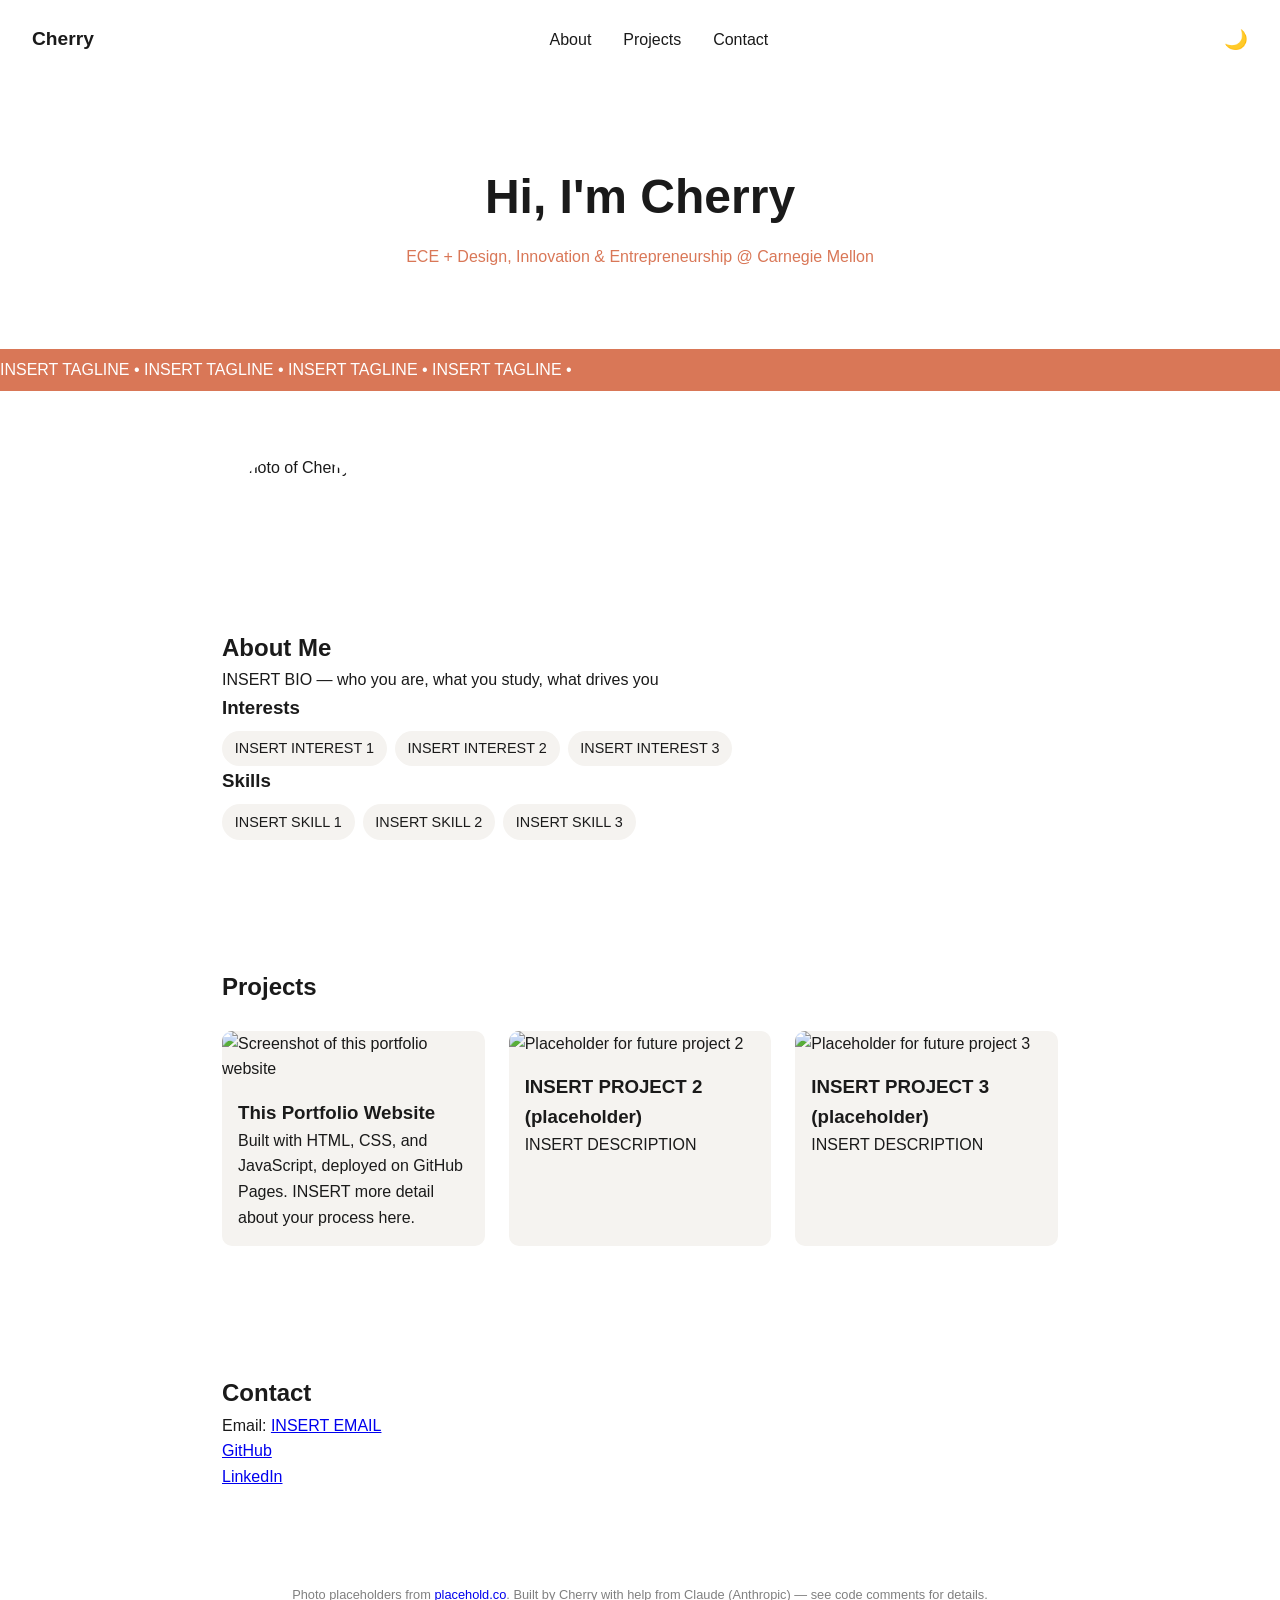
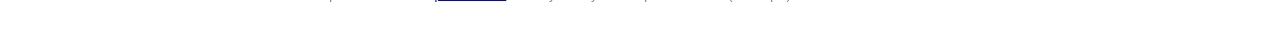
==== index.html @ 421b7125 "added main page created skeleton with placeholders" ====
<!DOCTYPE html>
<html lang="en">
<head>
  <meta charset="UTF-8">
  <meta name="viewport" content="width=device-width, initial-scale=1.0">
  <title>Cherry — Portfolio</title>
  <link rel="stylesheet" href="style.css">
</head>
<body>

  <!-- AI USAGE NOTE: Overall page structure and the Stagger Coffee-inspired
       styling (marquee banner, hover-swap project cards) were suggested by
       Claude after I showed it a coffee shop site I liked. I adapted the
       layout, wrote my own content, and changed the color scheme and
       section order to fit a portfolio instead of a storefront. -->

  <nav>
    <div class="logo">Cherry</div>
    <ul class="nav-links">
      <li><a href="#about">About</a></li>
      <li><a href="#projects">Projects</a></li>
      <li><a href="#contact">Contact</a></li>
    </ul>
    <button id="dark-toggle" aria-label="Toggle dark mode">🌙</button>
  </nav>

  <!-- Hero section -->
  <header class="hero">
    <h1>Hi, I'm Cherry</h1>
    <p>ECE + Design, Innovation & Entrepreneurship @ Carnegie Mellon</p>
  </header>

  <!-- Scrolling marquee banner, styled after the Stagger Coffee site -->
  <div class="marquee">
    <div class="marquee-content">
      INSERT TAGLINE • INSERT TAGLINE • INSERT TAGLINE • INSERT TAGLINE •
    </div>
  </div>

  <section id="about">
    <img src="images/placeholder.jpg" alt="Photo of Cherry" class="profile-photo">
    <h2>About Me</h2>
    <p>INSERT BIO — who you are, what you study, what drives you</p>

    <h3>Interests</h3>
    <ul class="tag-list">
      <li>INSERT INTEREST 1</li>
      <li>INSERT INTEREST 2</li>
      <li>INSERT INTEREST 3</li>
    </ul>

    <h3>Skills</h3>
    <ul class="tag-list">
      <li>INSERT SKILL 1</li>
      <li>INSERT SKILL 2</li>
      <li>INSERT SKILL 3</li>
    </ul>
  </section>

  <section id="projects">
    <h2>Projects</h2>
    <div class="project-grid">

      <!-- This portfolio site itself, as required -->
      <div class="project-card">
        <img src="images/placeholder.jpg" alt="Screenshot of this portfolio website">
        <div class="project-info">
          <h3>This Portfolio Website</h3>
          <p>Built with HTML, CSS, and JavaScript, deployed on GitHub Pages.
             INSERT more detail about your process here.</p>
        </div>
      </div>

      <!-- Placeholder projects using placehold.co so it's honest that
           real content is still pending -->
      <div class="project-card">
        <img src="https://placehold.co/400x300?text=Project+2" alt="Placeholder for future project 2">
        <div class="project-info">
          <h3>INSERT PROJECT 2 (placeholder)</h3>
          <p>INSERT DESCRIPTION</p>
        </div>
      </div>

      <div class="project-card">
        <img src="https://placehold.co/400x300?text=Project+3" alt="Placeholder for future project 3">
        <div class="project-info">
          <h3>INSERT PROJECT 3 (placeholder)</h3>
          <p>INSERT DESCRIPTION</p>
        </div>
      </div>

    </div>
  </section>

  <section id="contact">
    <h2>Contact</h2>
    <p>Email: <a href="mailto:INSERT_EMAIL">INSERT EMAIL</a></p>
    <p><a href="INSERT_GITHUB_URL" target="_blank">GitHub</a></p>
    <p><a href="INSERT_LINKEDIN_URL" target="_blank">LinkedIn</a></p>
  </section>

  <footer>
    <p>Photo placeholders from <a href="https://placehold.co" target="_blank">placehold.co</a>.
       Built by Cherry with help from Claude (Anthropic) — see code comments for details.</p>
  </footer>

  <script src="script.js"></script>
</body>
</html>
---- style.css ----
/* AI USAGE NOTE: Base layout and marquee animation adapted from a suggestion
   by Claude, modeled after staggercoffee.com's visual style. Colors,
   spacing, and the hover-swap effect on project cards were adjusted by me. */

:root {
  --bg: #ffffff;
  --text: #1a1a1a;
  --accent: #d97757;
  --card-bg: #f5f3f0;
}

body.dark {
  --bg: #1a1a1a;
  --text: #f5f3f0;
  --card-bg: #2a2a2a;
}

* {
  margin: 0;
  padding: 0;
  box-sizing: border-box;
}

body {
  font-family: 'Helvetica Neue', Arial, sans-serif;
  background: var(--bg);
  color: var(--text);
  transition: background 0.3s, color 0.3s;
  line-height: 1.6;
}

nav {
  display: flex;
  justify-content: space-between;
  align-items: center;
  padding: 1.5rem 2rem;
  position: sticky;
  top: 0;
  background: var(--bg);
  z-index: 10;
}

.logo {
  font-weight: bold;
  font-size: 1.2rem;
}

.nav-links {
  display: flex;
  list-style: none;
  gap: 2rem;
}

.nav-links a {
  color: var(--text);
  text-decoration: none;
}

#dark-toggle {
  background: none;
  border: none;
  font-size: 1.2rem;
  cursor: pointer;
}

.hero {
  text-align: center;
  padding: 5rem 2rem;
}

.hero h1 {
  font-size: 3rem;
}

.hero p {
  margin-top: 0.5rem;
  color: var(--accent);
}

/* Scrolling marquee, inspired by the banner on staggercoffee.com */
.marquee {
  overflow: hidden;
  white-space: nowrap;
  background: var(--accent);
  color: white;
  padding: 0.5rem 0;
}

.marquee-content {
  display: inline-block;
  animation: scroll 15s linear infinite;
}

@keyframes scroll {
  from { transform: translateX(100%); }
  to { transform: translateX(-100%); }
}

section {
  padding: 4rem 2rem;
  max-width: 900px;
  margin: 0 auto;
}

.profile-photo {
  width: 150px;
  height: 150px;
  border-radius: 50%;
  object-fit: cover;
  display: block;
  margin-bottom: 1.5rem;
}

.tag-list {
  list-style: none;
  display: flex;
  flex-wrap: wrap;
  gap: 0.5rem;
  margin-top: 0.5rem;
}

.tag-list li {
  background: var(--card-bg);
  padding: 0.4rem 0.8rem;
  border-radius: 20px;
  font-size: 0.9rem;
}

/* Project grid, styled after the product grid on staggercoffee.com */
.project-grid {
  display: grid;
  grid-template-columns: repeat(auto-fit, minmax(250px, 1fr));
  gap: 1.5rem;
  margin-top: 1.5rem;
}

.project-card {
  background: var(--card-bg);
  border-radius: 10px;
  overflow: hidden;
  transition: transform 0.2s;
}

.project-card:hover {
  transform: translateY(-5px);
}

.project-card img {
  width: 100%;
  height: 180px;
  object-fit: cover;
}

.project-info {
  padding: 1rem;
}

footer {
  text-align: center;
  padding: 2rem;
  font-size: 0.8rem;
  color: gray;
}

/* Responsive adjustments */
@media (max-width: 600px) {
  .hero h1 {
    font-size: 2rem;
  }
  .nav-links {
    gap: 1rem;
    font-size: 0.9rem;
  }
}
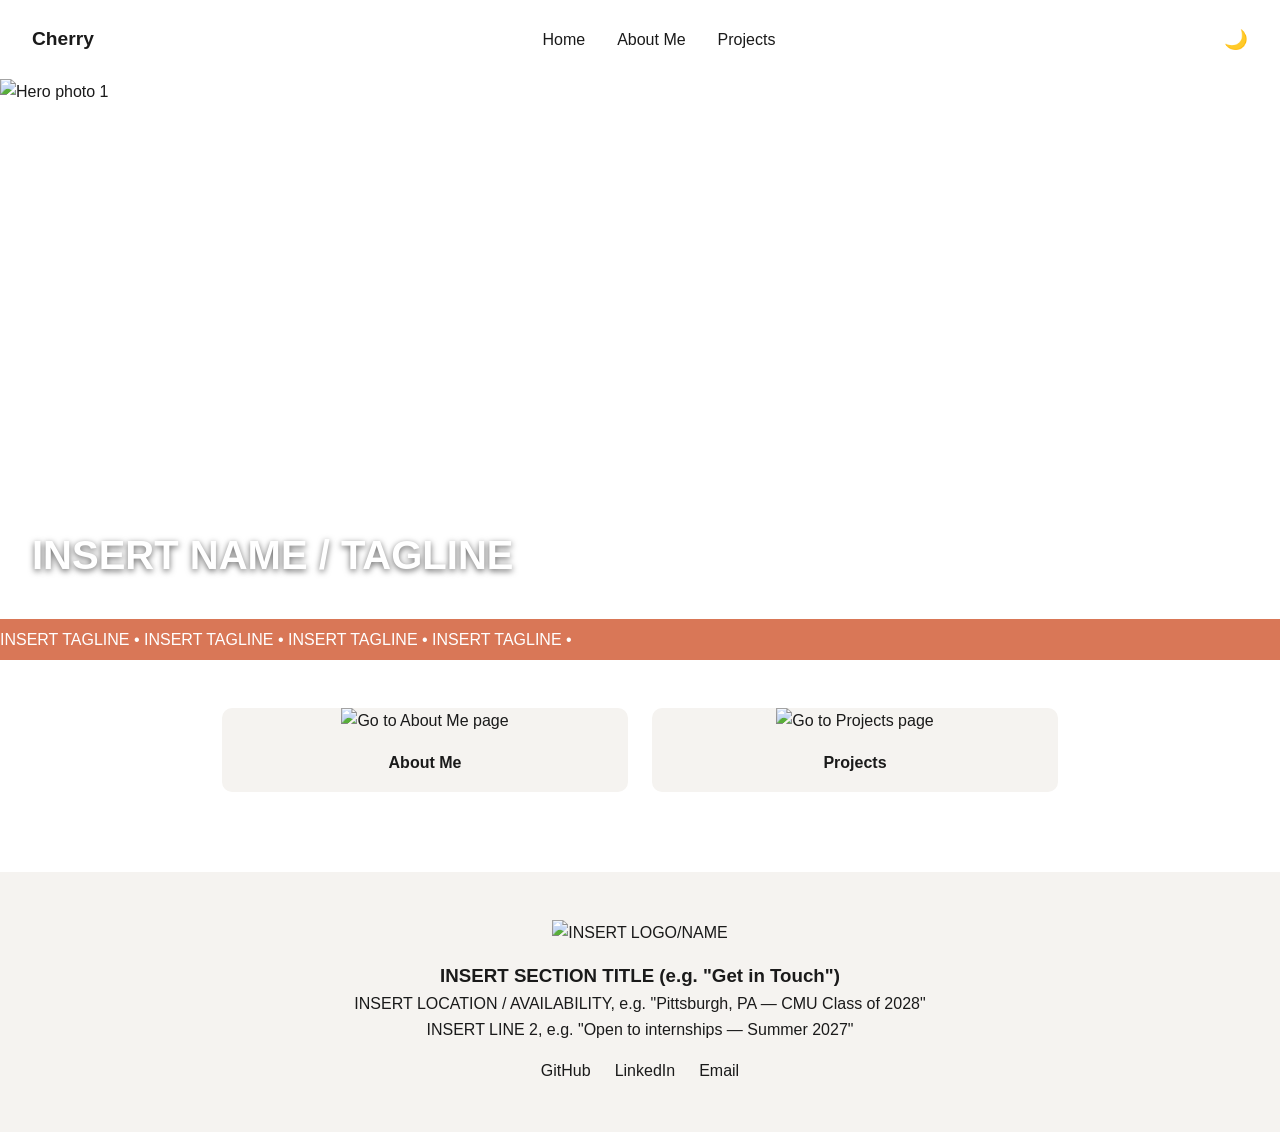
==== commit 8cc90013: "redid main page main page rebranded with pages attached" ====
--- a/index.html
+++ b/index.html
@@ -8,100 +8,66 @@
 </head>
 <body>
 
-  <!-- AI USAGE NOTE: Overall page structure and the Stagger Coffee-inspired
-       styling (marquee banner, hover-swap project cards) were suggested by
-       Claude after I showed it a coffee shop site I liked. I adapted the
-       layout, wrote my own content, and changed the color scheme and
-       section order to fit a portfolio instead of a storefront. -->
+  <!-- AI USAGE NOTE: This restructure (multi-page site with a hero carousel,
+       marquee banner, and clickable photo grid) was built with Claude after
+       I asked it to mirror the layout of staggercoffee.com more closely.
+       I chose which pages to link to and wrote the placeholder content. -->
 
   <nav>
     <div class="logo">Cherry</div>
     <ul class="nav-links">
-      <li><a href="#about">About</a></li>
-      <li><a href="#projects">Projects</a></li>
-      <li><a href="#contact">Contact</a></li>
+      <li><a href="index.html">Home</a></li>
+      <li><a href="about.html">About Me</a></li>
+      <li><a href="projects.html">Projects</a></li>
     </ul>
     <button id="dark-toggle" aria-label="Toggle dark mode">🌙</button>
   </nav>
 
-  <!-- Hero section -->
-  <header class="hero">
-    <h1>Hi, I'm Cherry</h1>
-    <p>ECE + Design, Innovation & Entrepreneurship @ Carnegie Mellon</p>
-  </header>
+  <!-- Hero image carousel, styled after the fading slideshow on staggercoffee.com -->
+  <div class="hero-carousel">
+    <img src="https://placehold.co/1600x900?text=Hero+Photo+1" class="hero-slide active" alt="Hero photo 1">
+    <img src="https://placehold.co/1600x900?text=Hero+Photo+2" class="hero-slide" alt="Hero photo 2">
+    <img src="https://placehold.co/1600x900?text=Hero+Photo+3" class="hero-slide" alt="Hero photo 3">
+    <div class="hero-overlay">
+      <h1>INSERT NAME / TAGLINE</h1>
+    </div>
+  </div>
 
-  <!-- Scrolling marquee banner, styled after the Stagger Coffee site -->
+  <!-- Scrolling marquee banner -->
   <div class="marquee">
     <div class="marquee-content">
       INSERT TAGLINE • INSERT TAGLINE • INSERT TAGLINE • INSERT TAGLINE •
     </div>
   </div>
 
-  <section id="about">
-    <img src="images/placeholder.jpg" alt="Photo of Cherry" class="profile-photo">
-    <h2>About Me</h2>
-    <p>INSERT BIO — who you are, what you study, what drives you</p>
-
-    <h3>Interests</h3>
-    <ul class="tag-list">
-      <li>INSERT INTEREST 1</li>
-      <li>INSERT INTEREST 2</li>
-      <li>INSERT INTEREST 3</li>
-    </ul>
-
-    <h3>Skills</h3>
-    <ul class="tag-list">
-      <li>INSERT SKILL 1</li>
-      <li>INSERT SKILL 2</li>
-      <li>INSERT SKILL 3</li>
-    </ul>
-  </section>
-
-  <section id="projects">
-    <h2>Projects</h2>
-    <div class="project-grid">
-
-      <!-- This portfolio site itself, as required -->
-      <div class="project-card">
-        <img src="images/placeholder.jpg" alt="Screenshot of this portfolio website">
-        <div class="project-info">
-          <h3>This Portfolio Website</h3>
-          <p>Built with HTML, CSS, and JavaScript, deployed on GitHub Pages.
-             INSERT more detail about your process here.</p>
-        </div>
-      </div>
-
-      <!-- Placeholder projects using placehold.co so it's honest that
-           real content is still pending -->
-      <div class="project-card">
-        <img src="https://placehold.co/400x300?text=Project+2" alt="Placeholder for future project 2">
-        <div class="project-info">
-          <h3>INSERT PROJECT 2 (placeholder)</h3>
-          <p>INSERT DESCRIPTION</p>
-        </div>
-      </div>
-
-      <div class="project-card">
-        <img src="https://placehold.co/400x300?text=Project+3" alt="Placeholder for future project 3">
-        <div class="project-info">
-          <h3>INSERT PROJECT 3 (placeholder)</h3>
-          <p>INSERT DESCRIPTION</p>
-        </div>
-      </div>
-
+  <!-- Clickable photo grid, styled after the product grid on staggercoffee.com,
+       but each card links into a page instead of a product -->
+  <section class="grid-section">
+    <div class="click-grid">
+      <a href="about.html" class="click-card">
+        <img src="https://placehold.co/400x300?text=About+Me" alt="Go to About Me page">
+        <p>About Me</p>
+      </a>
+      <a href="projects.html" class="click-card">
+        <img src="https://placehold.co/400x300?text=Projects" alt="Go to Projects page">
+        <p>Projects</p>
+      </a>
     </div>
   </section>
 
-  <section id="contact">
-    <h2>Contact</h2>
-    <p>Email: <a href="mailto:INSERT_EMAIL">INSERT EMAIL</a></p>
-    <p><a href="INSERT_GITHUB_URL" target="_blank">GitHub</a></p>
-    <p><a href="INSERT_LINKEDIN_URL" target="_blank">LinkedIn</a></p>
-  </section>
+  <!-- Footer, mirroring the structure of staggercoffee.com's footer -->
+  <footer>
+    <img src="https://placehold.co/140x60?text=LOGO" alt="INSERT LOGO/NAME" class="footer-logo">
 
-  <footer>
-    <p>Photo placeholders from <a href="https://placehold.co" target="_blank">placehold.co</a>.
-       Built by Cherry with help from Claude (Anthropic) — see code comments for details.</p>
+    <h3>INSERT SECTION TITLE (e.g. "Get in Touch")</h3>
+    <p>INSERT LOCATION / AVAILABILITY, e.g. "Pittsburgh, PA — CMU Class of 2028"</p>
+    <p>INSERT LINE 2, e.g. "Open to internships — Summer 2027"</p>
+
+    <div class="footer-links">
+      <a href="INSERT_GITHUB_URL" target="_blank">GitHub</a>
+      <a href="INSERT_LINKEDIN_URL" target="_blank">LinkedIn</a>
+      <a href="mailto:INSERT_EMAIL">Email</a>
+    </div>
   </footer>
 
   <script src="script.js"></script>
--- a/style.css
+++ b/style.css
@@ -1,6 +1,6 @@
-/* AI USAGE NOTE: Base layout and marquee animation adapted from a suggestion
-   by Claude, modeled after staggercoffee.com's visual style. Colors,
-   spacing, and the hover-swap effect on project cards were adjusted by me. */
+/* AI USAGE NOTE: Carousel fade effect, marquee, and click-grid card styling
+   adapted from a Claude suggestion, modeled on staggercoffee.com. Colors
+   and spacing adjusted by me. */
 
 :root {
   --bg: #ffffff;
@@ -63,21 +63,43 @@
   cursor: pointer;
 }
 
-.hero {
-  text-align: center;
-  padding: 5rem 2rem;
-}
-
-.hero h1 {
-  font-size: 3rem;
-}
-
-.hero p {
-  margin-top: 0.5rem;
-  color: var(--accent);
-}
-
-/* Scrolling marquee, inspired by the banner on staggercoffee.com */
+/* Hero carousel */
+.hero-carousel {
+  position: relative;
+  width: 100%;
+  height: 60vh;
+  overflow: hidden;
+}
+
+.hero-slide {
+  position: absolute;
+  top: 0;
+  left: 0;
+  width: 100%;
+  height: 100%;
+  object-fit: cover;
+  opacity: 0;
+  transition: opacity 1s ease-in-out;
+}
+
+.hero-slide.active {
+  opacity: 1;
+}
+
+.hero-overlay {
+  position: absolute;
+  bottom: 2rem;
+  left: 2rem;
+  color: white;
+  text-shadow: 0 2px 6px rgba(0,0,0,0.6);
+  z-index: 2;
+}
+
+.hero-overlay h1 {
+  font-size: 2.5rem;
+}
+
+/* Marquee */
 .marquee {
   overflow: hidden;
   white-space: nowrap;
@@ -96,76 +118,82 @@
   to { transform: translateX(-100%); }
 }
 
+/* Clickable photo grid */
+.grid-section {
+  padding: 3rem 2rem;
+}
+
+.click-grid {
+  display: grid;
+  grid-template-columns: repeat(auto-fit, minmax(250px, 1fr));
+  gap: 1.5rem;
+  max-width: 900px;
+  margin: 0 auto;
+}
+
+.click-card {
+  text-decoration: none;
+  color: var(--text);
+  background: var(--card-bg);
+  border-radius: 10px;
+  overflow: hidden;
+  transition: transform 0.2s;
+  text-align: center;
+}
+
+.click-card:hover {
+  transform: translateY(-5px);
+}
+
+.click-card img {
+  width: 100%;
+  height: 200px;
+  object-fit: cover;
+}
+
+.click-card p {
+  padding: 1rem;
+  font-weight: bold;
+}
+
+/* Footer */
+footer {
+  text-align: center;
+  padding: 3rem 2rem;
+  background: var(--card-bg);
+  margin-top: 2rem;
+}
+
+.footer-logo {
+  margin-bottom: 1rem;
+}
+
+.footer-links {
+  display: flex;
+  justify-content: center;
+  gap: 1.5rem;
+  margin-top: 1rem;
+}
+
+.footer-links a {
+  color: var(--text);
+  text-decoration: none;
+}
+
+/* Generic sections on placeholder pages */
 section {
   padding: 4rem 2rem;
   max-width: 900px;
   margin: 0 auto;
 }
 
-.profile-photo {
-  width: 150px;
-  height: 150px;
-  border-radius: 50%;
-  object-fit: cover;
-  display: block;
-  margin-bottom: 1.5rem;
-}
-
-.tag-list {
-  list-style: none;
-  display: flex;
-  flex-wrap: wrap;
-  gap: 0.5rem;
-  margin-top: 0.5rem;
-}
-
-.tag-list li {
-  background: var(--card-bg);
-  padding: 0.4rem 0.8rem;
-  border-radius: 20px;
-  font-size: 0.9rem;
-}
-
-/* Project grid, styled after the product grid on staggercoffee.com */
-.project-grid {
-  display: grid;
-  grid-template-columns: repeat(auto-fit, minmax(250px, 1fr));
-  gap: 1.5rem;
-  margin-top: 1.5rem;
-}
-
-.project-card {
-  background: var(--card-bg);
-  border-radius: 10px;
-  overflow: hidden;
-  transition: transform 0.2s;
-}
-
-.project-card:hover {
-  transform: translateY(-5px);
-}
-
-.project-card img {
-  width: 100%;
-  height: 180px;
-  object-fit: cover;
-}
-
-.project-info {
-  padding: 1rem;
-}
-
-footer {
-  text-align: center;
-  padding: 2rem;
-  font-size: 0.8rem;
-  color: gray;
-}
-
 /* Responsive adjustments */
 @media (max-width: 600px) {
-  .hero h1 {
-    font-size: 2rem;
+  .hero-overlay h1 {
+    font-size: 1.6rem;
+  }
+  .hero-carousel {
+    height: 40vh;
   }
   .nav-links {
     gap: 1rem;
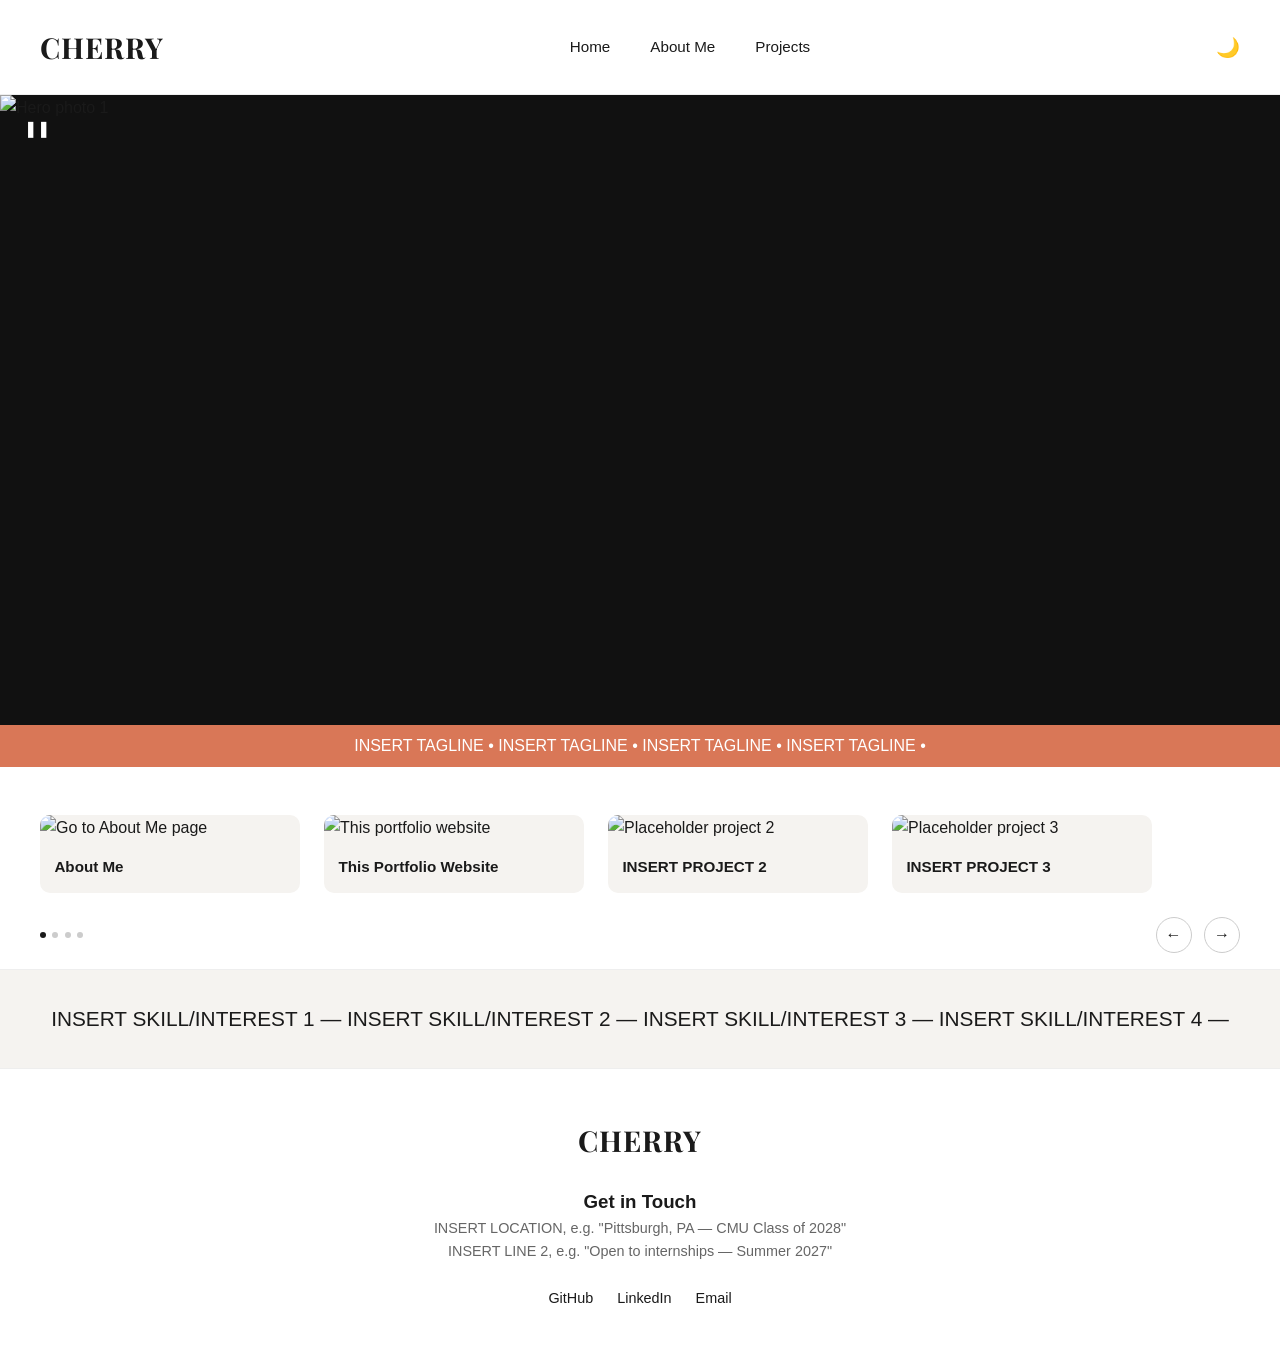
==== commit 20908143: "updating main page layout changing the way main page looks with pages" ====
--- a/index.html
+++ b/index.html
@@ -5,16 +5,19 @@
   <meta name="viewport" content="width=device-width, initial-scale=1.0">
   <title>Cherry — Portfolio</title>
   <link rel="stylesheet" href="style.css">
+  <!-- AI USAGE NOTE: Playfair Display was suggested by Claude as a close
+       match to the serif wordmark font used on staggercoffee.com. -->
+  <link href="https://fonts.googleapis.com/css2?family=Playfair+Display:wght@500;700&display=swap" rel="stylesheet">
 </head>
 <body>
 
-  <!-- AI USAGE NOTE: This restructure (multi-page site with a hero carousel,
-       marquee banner, and clickable photo grid) was built with Claude after
-       I asked it to mirror the layout of staggercoffee.com more closely.
-       I chose which pages to link to and wrote the placeholder content. -->
+  <!-- AI USAGE NOTE: Nav bar, hero, and bottom scrolling-card section were
+       rebuilt with Claude to match staggercoffee.com's actual layout more
+       closely, based on screenshots I shared. I picked the font, wrote the
+       content, and chose which sections to keep. -->
 
   <nav>
-    <div class="logo">Cherry</div>
+    <div class="logo">CHERRY</div>
     <ul class="nav-links">
       <li><a href="index.html">Home</a></li>
       <li><a href="about.html">About Me</a></li>
@@ -23,50 +26,72 @@
     <button id="dark-toggle" aria-label="Toggle dark mode">🌙</button>
   </nav>
 
-  <!-- Hero image carousel, styled after the fading slideshow on staggercoffee.com -->
+  <!-- Hero image carousel with pause button, styled after staggercoffee.com -->
   <div class="hero-carousel">
+    <button id="pause-btn" aria-label="Pause slideshow">❚❚</button>
     <img src="https://placehold.co/1600x900?text=Hero+Photo+1" class="hero-slide active" alt="Hero photo 1">
     <img src="https://placehold.co/1600x900?text=Hero+Photo+2" class="hero-slide" alt="Hero photo 2">
     <img src="https://placehold.co/1600x900?text=Hero+Photo+3" class="hero-slide" alt="Hero photo 3">
-    <div class="hero-overlay">
-      <h1>INSERT NAME / TAGLINE</h1>
-    </div>
   </div>
 
-  <!-- Scrolling marquee banner -->
+  <!-- Scrolling marquee banner, kept centered -->
   <div class="marquee">
     <div class="marquee-content">
       INSERT TAGLINE • INSERT TAGLINE • INSERT TAGLINE • INSERT TAGLINE •
     </div>
   </div>
 
-  <!-- Clickable photo grid, styled after the product grid on staggercoffee.com,
-       but each card links into a page instead of a product -->
+  <!-- Horizontal scrolling card row, styled after the product carousel on staggercoffee.com -->
   <section class="grid-section">
-    <div class="click-grid">
+    <div class="carousel-row" id="carousel-row">
       <a href="about.html" class="click-card">
         <img src="https://placehold.co/400x300?text=About+Me" alt="Go to About Me page">
         <p>About Me</p>
       </a>
       <a href="projects.html" class="click-card">
-        <img src="https://placehold.co/400x300?text=Projects" alt="Go to Projects page">
-        <p>Projects</p>
+        <img src="https://placehold.co/400x300?text=Portfolio+Site" alt="This portfolio website">
+        <p>This Portfolio Website</p>
       </a>
+      <a href="projects.html" class="click-card">
+        <img src="https://placehold.co/400x300?text=Project+2" alt="Placeholder project 2">
+        <p>INSERT PROJECT 2</p>
+      </a>
+      <a href="projects.html" class="click-card">
+        <img src="https://placehold.co/400x300?text=Project+3" alt="Placeholder project 3">
+        <p>INSERT PROJECT 3</p>
+      </a>
+    </div>
+
+    <div class="carousel-controls">
+      <div class="carousel-dots" id="carousel-dots"></div>
+      <div class="carousel-arrows">
+        <button id="prev-btn" aria-label="Previous">←</button>
+        <button id="next-btn" aria-label="Next">→</button>
+      </div>
     </div>
   </section>
 
-  <!-- Footer, mirroring the structure of staggercoffee.com's footer -->
+  <!-- Centered scrolling "signature menu" style line -->
+  <div class="signature-line">
+    <div class="signature-content">
+      INSERT SKILL/INTEREST 1 — INSERT SKILL/INTEREST 2 — INSERT SKILL/INTEREST 3 — INSERT SKILL/INTEREST 4 —
+    </div>
+  </div>
+
+  <!-- Footer, mirroring staggercoffee.com's footer layout -->
   <footer>
-    <img src="https://placehold.co/140x60?text=LOGO" alt="INSERT LOGO/NAME" class="footer-logo">
+    <div class="footer-logo">CHERRY</div>
 
-    <h3>INSERT SECTION TITLE (e.g. "Get in Touch")</h3>
-    <p>INSERT LOCATION / AVAILABILITY, e.g. "Pittsburgh, PA — CMU Class of 2028"</p>
-    <p>INSERT LINE 2, e.g. "Open to internships — Summer 2027"</p>
+    <div class="footer-info">
+      <h3>Get in Touch</h3>
+      <p>INSERT LOCATION, e.g. "Pittsburgh, PA — CMU Class of 2028"</p>
+      <p>INSERT LINE 2, e.g. "Open to internships — Summer 2027"</p>
+    </div>
 
     <div class="footer-links">
-      <a href="INSERT_GITHUB_URL" target="_blank">GitHub</a>
-      <a href="INSERT_LINKEDIN_URL" target="_blank">LinkedIn</a>
-      <a href="mailto:INSERT_EMAIL">Email</a>
+      <a href="INSERT_GITHUB_URL" target="_blank" aria-label="GitHub">GitHub</a>
+      <a href="INSERT_LINKEDIN_URL" target="_blank" aria-label="LinkedIn">LinkedIn</a>
+      <a href="mailto:INSERT_EMAIL" aria-label="Email">Email</a>
     </div>
   </footer>
 
--- a/style.css
+++ b/style.css
@@ -1,6 +1,6 @@
-/* AI USAGE NOTE: Carousel fade effect, marquee, and click-grid card styling
-   adapted from a Claude suggestion, modeled on staggercoffee.com. Colors
-   and spacing adjusted by me. */
+/* AI USAGE NOTE: Layout, carousel, and typography choices below were
+   developed with Claude to match staggercoffee.com's structure from
+   screenshots I provided. I adjusted colors, spacing, and content. */
 
 :root {
   --bg: #ffffff;
@@ -33,27 +33,32 @@
   display: flex;
   justify-content: space-between;
   align-items: center;
-  padding: 1.5rem 2rem;
+  padding: 1.5rem 2.5rem;
   position: sticky;
   top: 0;
   background: var(--bg);
   z-index: 10;
-}
-
-.logo {
-  font-weight: bold;
-  font-size: 1.2rem;
+  border-bottom: 1px solid #eee;
+}
+
+/* Serif wordmark, matching the STAGGER logo style */
+.logo, .footer-logo {
+  font-family: 'Playfair Display', serif;
+  font-weight: 700;
+  font-size: 1.8rem;
+  letter-spacing: 1px;
 }
 
 .nav-links {
   display: flex;
   list-style: none;
-  gap: 2rem;
+  gap: 2.5rem;
 }
 
 .nav-links a {
   color: var(--text);
   text-decoration: none;
+  font-size: 0.95rem;
 }
 
 #dark-toggle {
@@ -67,8 +72,9 @@
 .hero-carousel {
   position: relative;
   width: 100%;
-  height: 60vh;
-  overflow: hidden;
+  height: 70vh;
+  overflow: hidden;
+  background: #111;
 }
 
 .hero-slide {
@@ -86,26 +92,26 @@
   opacity: 1;
 }
 
-.hero-overlay {
+#pause-btn {
   position: absolute;
-  bottom: 2rem;
-  left: 2rem;
+  top: 1.5rem;
+  left: 1.5rem;
+  z-index: 3;
+  background: none;
+  border: none;
   color: white;
-  text-shadow: 0 2px 6px rgba(0,0,0,0.6);
-  z-index: 2;
-}
-
-.hero-overlay h1 {
-  font-size: 2.5rem;
-}
-
-/* Marquee */
+  font-size: 1rem;
+  cursor: pointer;
+}
+
+/* Marquee banner */
 .marquee {
   overflow: hidden;
   white-space: nowrap;
   background: var(--accent);
   color: white;
   padding: 0.5rem 0;
+  text-align: center;
 }
 
 .marquee-content {
@@ -118,27 +124,34 @@
   to { transform: translateX(-100%); }
 }
 
-/* Clickable photo grid */
+/* Horizontal scrolling card row */
 .grid-section {
-  padding: 3rem 2rem;
-}
-
-.click-grid {
-  display: grid;
-  grid-template-columns: repeat(auto-fit, minmax(250px, 1fr));
+  padding: 3rem 2.5rem 1rem;
+}
+
+.carousel-row {
+  display: flex;
   gap: 1.5rem;
-  max-width: 900px;
-  margin: 0 auto;
+  overflow-x: auto;
+  scroll-snap-type: x mandatory;
+  scrollbar-width: none;
+  padding-bottom: 0.5rem;
+}
+
+.carousel-row::-webkit-scrollbar {
+  display: none;
 }
 
 .click-card {
+  flex: 0 0 260px;
+  scroll-snap-align: start;
   text-decoration: none;
   color: var(--text);
   background: var(--card-bg);
   border-radius: 10px;
   overflow: hidden;
   transition: transform 0.2s;
-  text-align: center;
+  text-align: left;
 }
 
 .click-card:hover {
@@ -147,41 +160,98 @@
 
 .click-card img {
   width: 100%;
-  height: 200px;
+  height: 190px;
   object-fit: cover;
 }
 
 .click-card p {
-  padding: 1rem;
-  font-weight: bold;
+  padding: 0.9rem;
+  font-weight: 600;
+  font-size: 0.95rem;
+}
+
+.carousel-controls {
+  display: flex;
+  justify-content: space-between;
+  align-items: center;
+  margin-top: 1rem;
+}
+
+.carousel-dots {
+  display: flex;
+  gap: 0.4rem;
+}
+
+.carousel-dots span {
+  width: 6px;
+  height: 6px;
+  border-radius: 50%;
+  background: #ccc;
+  display: inline-block;
+}
+
+.carousel-dots span.active {
+  background: var(--text);
+}
+
+.carousel-arrows button {
+  background: none;
+  border: 1px solid #ccc;
+  border-radius: 50%;
+  width: 36px;
+  height: 36px;
+  cursor: pointer;
+  font-size: 1rem;
+  margin-left: 0.5rem;
+  color: var(--text);
+}
+
+/* Centered signature-style scrolling line */
+.signature-line {
+  overflow: hidden;
+  white-space: nowrap;
+  padding: 2rem 0;
+  text-align: center;
+  border-top: 1px solid #eee;
+  border-bottom: 1px solid #eee;
+  background: var(--card-bg);
+}
+
+.signature-content {
+  display: inline-block;
+  font-size: 1.3rem;
 }
 
 /* Footer */
 footer {
   text-align: center;
   padding: 3rem 2rem;
-  background: var(--card-bg);
-  margin-top: 2rem;
 }
 
 .footer-logo {
-  margin-bottom: 1rem;
+  margin-bottom: 1.5rem;
+}
+
+.footer-info p {
+  font-size: 0.9rem;
+  color: #666;
 }
 
 .footer-links {
   display: flex;
   justify-content: center;
   gap: 1.5rem;
-  margin-top: 1rem;
+  margin-top: 1.5rem;
 }
 
 .footer-links a {
   color: var(--text);
   text-decoration: none;
+  font-size: 0.9rem;
 }
 
 /* Generic sections on placeholder pages */
-section {
+section.plain {
   padding: 4rem 2rem;
   max-width: 900px;
   margin: 0 auto;
@@ -189,14 +259,14 @@
 
 /* Responsive adjustments */
 @media (max-width: 600px) {
-  .hero-overlay h1 {
-    font-size: 1.6rem;
-  }
   .hero-carousel {
-    height: 40vh;
+    height: 45vh;
   }
   .nav-links {
     gap: 1rem;
-    font-size: 0.9rem;
+    font-size: 0.85rem;
+  }
+  .click-card {
+    flex: 0 0 200px;
   }
 }
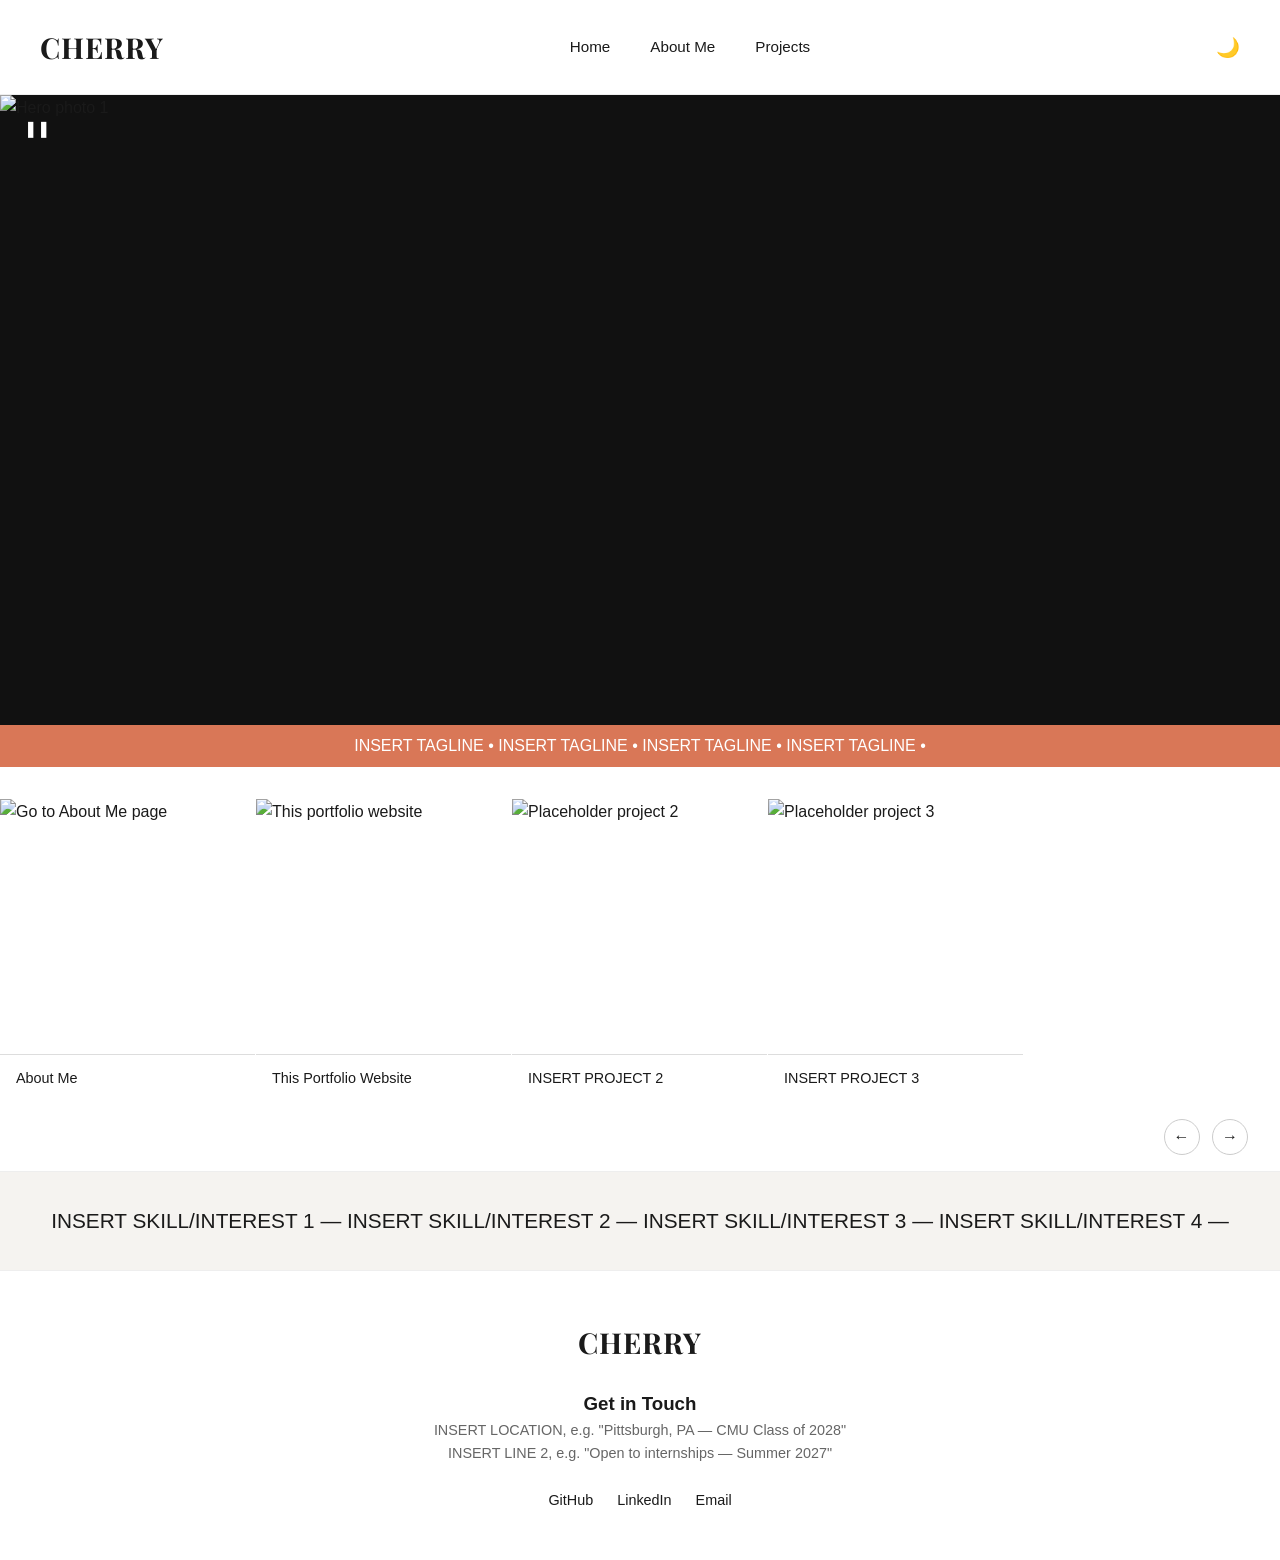
==== commit 6c52fc24: "updating main page updating the way main page looks" ====
--- a/index.html
+++ b/index.html
@@ -42,23 +42,32 @@
   </div>
 
   <!-- Horizontal scrolling card row, styled after the product carousel on staggercoffee.com -->
-  <section class="grid-section">
-    <div class="carousel-row" id="carousel-row">
-      <a href="about.html" class="click-card">
-        <img src="https://placehold.co/400x300?text=About+Me" alt="Go to About Me page">
-        <p>About Me</p>
+    <!-- Full-bleed horizontal image strip, styled after staggercoffee.com's product row -->
+  <section class="strip-section">
+    <div class="strip-row" id="carousel-row">
+      <a href="about.html" class="strip-item">
+        <img src="https://placehold.co/500x500?text=About+Me" alt="Go to About Me page">
+        <div class="strip-caption">
+          <span>About Me</span>
+        </div>
       </a>
-      <a href="projects.html" class="click-card">
-        <img src="https://placehold.co/400x300?text=Portfolio+Site" alt="This portfolio website">
-        <p>This Portfolio Website</p>
+      <a href="projects.html" class="strip-item">
+        <img src="https://placehold.co/500x500?text=Portfolio+Site" alt="This portfolio website">
+        <div class="strip-caption">
+          <span>This Portfolio Website</span>
+        </div>
       </a>
-      <a href="projects.html" class="click-card">
-        <img src="https://placehold.co/400x300?text=Project+2" alt="Placeholder project 2">
-        <p>INSERT PROJECT 2</p>
+      <a href="projects.html" class="strip-item">
+        <img src="https://placehold.co/500x500?text=Project+2" alt="Placeholder project 2">
+        <div class="strip-caption">
+          <span>INSERT PROJECT 2</span>
+        </div>
       </a>
-      <a href="projects.html" class="click-card">
-        <img src="https://placehold.co/400x300?text=Project+3" alt="Placeholder project 3">
-        <p>INSERT PROJECT 3</p>
+      <a href="projects.html" class="strip-item">
+        <img src="https://placehold.co/500x500?text=Project+3" alt="Placeholder project 3">
+        <div class="strip-caption">
+          <span>INSERT PROJECT 3</span>
+        </div>
       </a>
     </div>
 
--- a/style.css
+++ b/style.css
@@ -124,57 +124,52 @@
   to { transform: translateX(-100%); }
 }
 
-/* Horizontal scrolling card row */
-.grid-section {
-  padding: 3rem 2.5rem 1rem;
-}
-
-.carousel-row {
-  display: flex;
-  gap: 1.5rem;
+/* Full-bleed horizontal image strip, no gaps, no rounded corners */
+.strip-section {
+  padding: 2rem 0 1rem;
+}
+
+.strip-row {
+  display: flex;
+  gap: 0;
   overflow-x: auto;
   scroll-snap-type: x mandatory;
   scrollbar-width: none;
-  padding-bottom: 0.5rem;
-}
-
-.carousel-row::-webkit-scrollbar {
+  width: 100%;
+}
+
+.strip-row::-webkit-scrollbar {
   display: none;
 }
 
-.click-card {
-  flex: 0 0 260px;
+.strip-item {
+  flex: 0 0 20%;
   scroll-snap-align: start;
   text-decoration: none;
   color: var(--text);
-  background: var(--card-bg);
-  border-radius: 10px;
-  overflow: hidden;
-  transition: transform 0.2s;
-  text-align: left;
-}
-
-.click-card:hover {
-  transform: translateY(-5px);
-}
-
-.click-card img {
-  width: 100%;
-  height: 190px;
+  border-right: 1px solid var(--bg);
+}
+
+.strip-item img {
+  width: 100%;
+  aspect-ratio: 1 / 1;
   object-fit: cover;
-}
-
-.click-card p {
-  padding: 0.9rem;
-  font-weight: 600;
-  font-size: 0.95rem;
+  display: block;
+}
+
+.strip-caption {
+  display: flex;
+  justify-content: space-between;
+  padding: 0.8rem 1rem;
+  border-top: 1px solid #ddd;
+  font-size: 0.9rem;
 }
 
 .carousel-controls {
   display: flex;
-  justify-content: space-between;
+  justify-content: flex-end;
   align-items: center;
-  margin-top: 1rem;
+  padding: 1rem 2rem 0;
 }
 
 .carousel-dots {
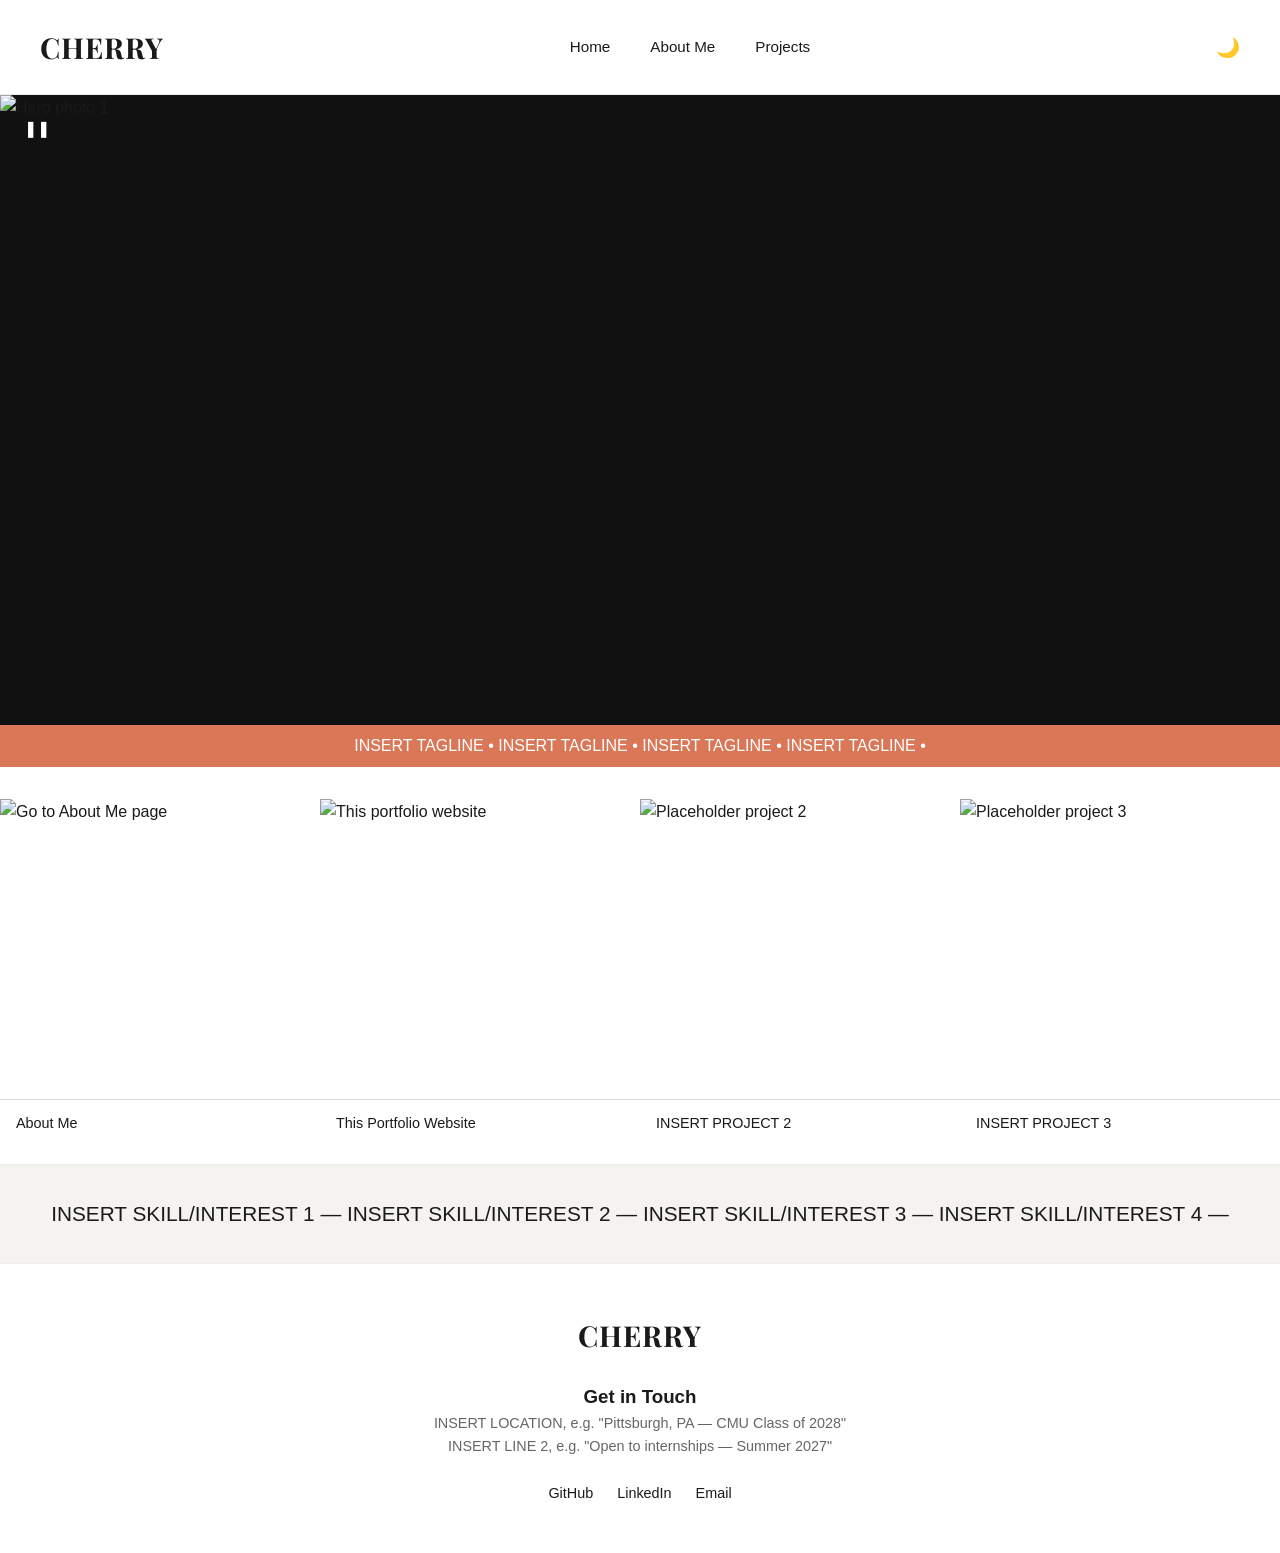
==== commit fda75e27: "main page update updating the way main page looks" ====
--- a/index.html
+++ b/index.html
@@ -43,8 +43,9 @@
 
   <!-- Horizontal scrolling card row, styled after the product carousel on staggercoffee.com -->
     <!-- Full-bleed horizontal image strip, styled after staggercoffee.com's product row -->
+    <!-- Full-bleed horizontal image row, styled after staggercoffee.com's product row -->
   <section class="strip-section">
-    <div class="strip-row" id="carousel-row">
+    <div class="strip-row">
       <a href="about.html" class="strip-item">
         <img src="https://placehold.co/500x500?text=About+Me" alt="Go to About Me page">
         <div class="strip-caption">
@@ -69,14 +70,6 @@
           <span>INSERT PROJECT 3</span>
         </div>
       </a>
-    </div>
-
-    <div class="carousel-controls">
-      <div class="carousel-dots" id="carousel-dots"></div>
-      <div class="carousel-arrows">
-        <button id="prev-btn" aria-label="Previous">←</button>
-        <button id="next-btn" aria-label="Next">→</button>
-      </div>
     </div>
   </section>
 
--- a/style.css
+++ b/style.css
@@ -124,81 +124,35 @@
   to { transform: translateX(-100%); }
 }
 
-/* Full-bleed horizontal image strip, no gaps, no rounded corners */
+/* Full-bleed horizontal image row, no gaps, no scrolling */
 .strip-section {
   padding: 2rem 0 1rem;
+  width: 100%;
 }
 
 .strip-row {
-  display: flex;
+  display: grid;
+  grid-template-columns: repeat(4, 1fr);
   gap: 0;
-  overflow-x: auto;
-  scroll-snap-type: x mandatory;
-  scrollbar-width: none;
-  width: 100%;
-}
-
-.strip-row::-webkit-scrollbar {
-  display: none;
+  width: 100%;
 }
 
 .strip-item {
-  flex: 0 0 20%;
-  scroll-snap-align: start;
   text-decoration: none;
   color: var(--text);
-  border-right: 1px solid var(--bg);
 }
 
 .strip-item img {
   width: 100%;
-  aspect-ratio: 1 / 1;
+  height: 300px;
   object-fit: cover;
   display: block;
 }
 
 .strip-caption {
-  display: flex;
-  justify-content: space-between;
   padding: 0.8rem 1rem;
   border-top: 1px solid #ddd;
   font-size: 0.9rem;
-}
-
-.carousel-controls {
-  display: flex;
-  justify-content: flex-end;
-  align-items: center;
-  padding: 1rem 2rem 0;
-}
-
-.carousel-dots {
-  display: flex;
-  gap: 0.4rem;
-}
-
-.carousel-dots span {
-  width: 6px;
-  height: 6px;
-  border-radius: 50%;
-  background: #ccc;
-  display: inline-block;
-}
-
-.carousel-dots span.active {
-  background: var(--text);
-}
-
-.carousel-arrows button {
-  background: none;
-  border: 1px solid #ccc;
-  border-radius: 50%;
-  width: 36px;
-  height: 36px;
-  cursor: pointer;
-  font-size: 1rem;
-  margin-left: 0.5rem;
-  color: var(--text);
 }
 
 /* Centered signature-style scrolling line */
@@ -252,16 +206,8 @@
   margin: 0 auto;
 }
 
-/* Responsive adjustments */
-@media (max-width: 600px) {
-  .hero-carousel {
-    height: 45vh;
-  }
-  .nav-links {
-    gap: 1rem;
-    font-size: 0.85rem;
-  }
-  .click-card {
-    flex: 0 0 200px;
+@media (max-width: 700px) {
+  .strip-row {
+    grid-template-columns: repeat(2, 1fr);
   }
 }
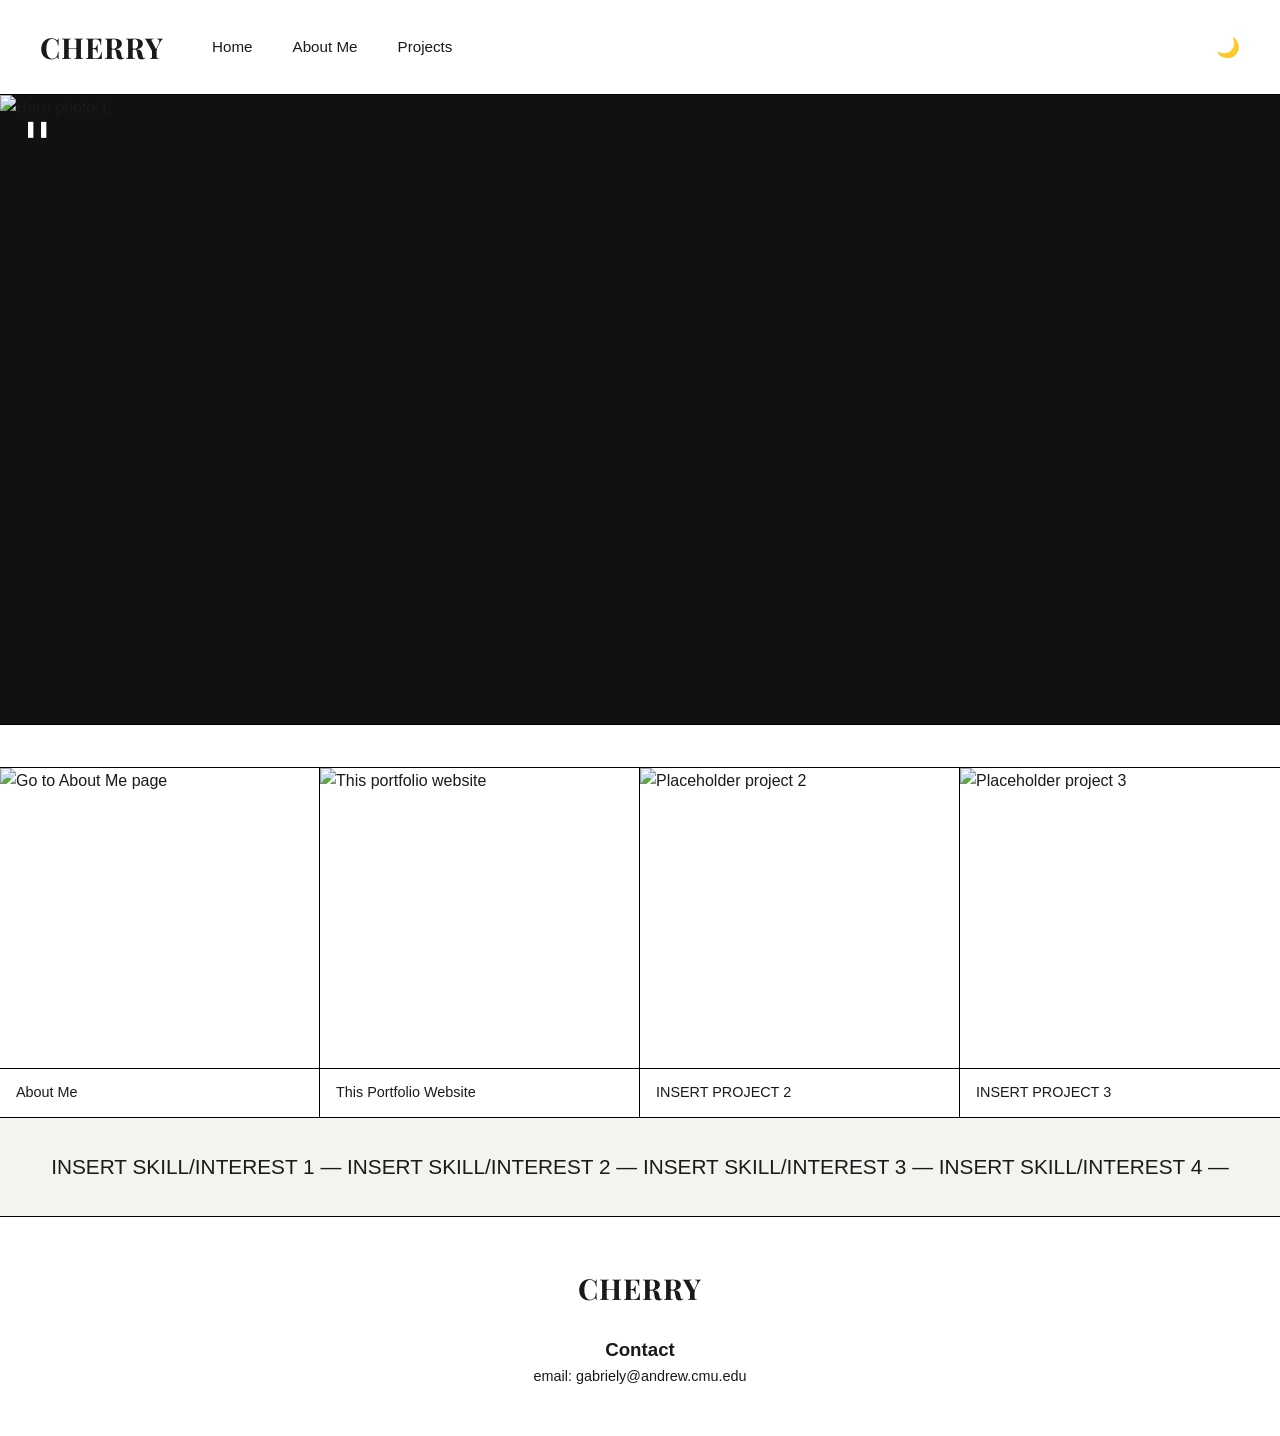
==== commit ca57ce9c: "Update index.html" ====
--- a/index.html
+++ b/index.html
@@ -85,16 +85,10 @@
     <div class="footer-logo">CHERRY</div>
 
     <div class="footer-info">
-      <h3>Get in Touch</h3>
-      <p>INSERT LOCATION, e.g. "Pittsburgh, PA — CMU Class of 2028"</p>
-      <p>INSERT LINE 2, e.g. "Open to internships — Summer 2027"</p>
+      <h3>Contact</h3>
+      <p>email: gabriely@andrew.cmu.edu</p>
     </div>
 
-    <div class="footer-links">
-      <a href="INSERT_GITHUB_URL" target="_blank" aria-label="GitHub">GitHub</a>
-      <a href="INSERT_LINKEDIN_URL" target="_blank" aria-label="LinkedIn">LinkedIn</a>
-      <a href="mailto:INSERT_EMAIL" aria-label="Email">Email</a>
-    </div>
   </footer>
 
   <script src="script.js"></script>
--- a/style.css
+++ b/style.css
@@ -1,11 +1,7 @@
-/* AI USAGE NOTE: Layout, carousel, and typography choices below were
-   developed with Claude to match staggercoffee.com's structure from
-   screenshots I provided. I adjusted colors, spacing, and content. */
 
 :root {
   --bg: #ffffff;
   --text: #1a1a1a;
-  --accent: #d97757;
   --card-bg: #f5f3f0;
 }
 
@@ -31,14 +27,13 @@
 
 nav {
   display: flex;
-  justify-content: space-between;
   align-items: center;
   padding: 1.5rem 2.5rem;
   position: sticky;
   top: 0;
   background: var(--bg);
   z-index: 10;
-  border-bottom: 1px solid #eee;
+  border-bottom: 1px solid #000;
 }
 
 /* Serif wordmark, matching the STAGGER logo style */
@@ -53,6 +48,8 @@
   display: flex;
   list-style: none;
   gap: 2.5rem;
+  margin-left: 3rem;
+  margin-right: auto;
 }
 
 .nav-links a {
@@ -68,13 +65,13 @@
   cursor: pointer;
 }
 
-/* Hero carousel */
 .hero-carousel {
   position: relative;
   width: 100%;
   height: 70vh;
   overflow: hidden;
   background: #111;
+  border-bottom: 1px solid #000;
 }
 
 .hero-slide {
@@ -104,7 +101,6 @@
   cursor: pointer;
 }
 
-/* Marquee banner */
 .marquee {
   overflow: hidden;
   white-space: nowrap;
@@ -112,6 +108,7 @@
   color: white;
   padding: 0.5rem 0;
   text-align: center;
+  border-bottom: 1px solid #000;
 }
 
 .marquee-content {
@@ -124,9 +121,9 @@
   to { transform: translateX(-100%); }
 }
 
-/* Full-bleed horizontal image row, no gaps, no scrolling */
+/* Full-bleed horizontal image row with black outlines, matching Stagger's grid */
 .strip-section {
-  padding: 2rem 0 1rem;
+  padding: 0;
   width: 100%;
 }
 
@@ -140,6 +137,11 @@
 .strip-item {
   text-decoration: none;
   color: var(--text);
+  border-right: 1px solid #000;
+}
+
+.strip-item:last-child {
+  border-right: none;
 }
 
 .strip-item img {
@@ -151,18 +153,16 @@
 
 .strip-caption {
   padding: 0.8rem 1rem;
-  border-top: 1px solid #ddd;
+  border-top: 1px solid #000;
   font-size: 0.9rem;
 }
 
-/* Centered signature-style scrolling line */
 .signature-line {
   overflow: hidden;
   white-space: nowrap;
   padding: 2rem 0;
   text-align: center;
-  border-top: 1px solid #eee;
-  border-bottom: 1px solid #eee;
+  border-top: 1px solid #000;
   background: var(--card-bg);
 }
 
@@ -171,10 +171,10 @@
   font-size: 1.3rem;
 }
 
-/* Footer */
 footer {
   text-align: center;
   padding: 3rem 2rem;
+  border-top: 1px solid #000;
 }
 
 .footer-logo {
@@ -183,7 +183,6 @@
 
 .footer-info p {
   font-size: 0.9rem;
-  color: #666;
 }
 
 .footer-links {
@@ -210,4 +209,49 @@
   .strip-row {
     grid-template-columns: repeat(2, 1fr);
   }
+  .strip-item:nth-child(2n) {
+    border-right: none;
+  }
+}
+
+/* About page: two-column photo + bio layout */
+.about-layout {
+  display: flex;
+  gap: 3rem;
+  padding: 3rem 2.5rem;
+  max-width: 1200px;
+  margin: 0 auto;
+  align-items: flex-start;
+}
+
+.about-photo-col {
+  flex: 1 1 45%;
+}
+
+.about-photo-col img {
+  width: 100%;
+  height: auto;
+  display: block;
+  border: 1px solid #000;
+}
+
+.about-text-col {
+  flex: 1 1 45%;
+  padding-top: 0.5rem;
+}
+
+.about-text-col p {
+  margin-bottom: 1.5rem;
+  font-size: 1.05rem;
+}
+
+.about-text-col a {
+  color: var(--accent);
+  text-decoration: underline;
+}
+
+@media (max-width: 800px) {
+  .about-layout {
+    flex-direction: column;
+  }
 }
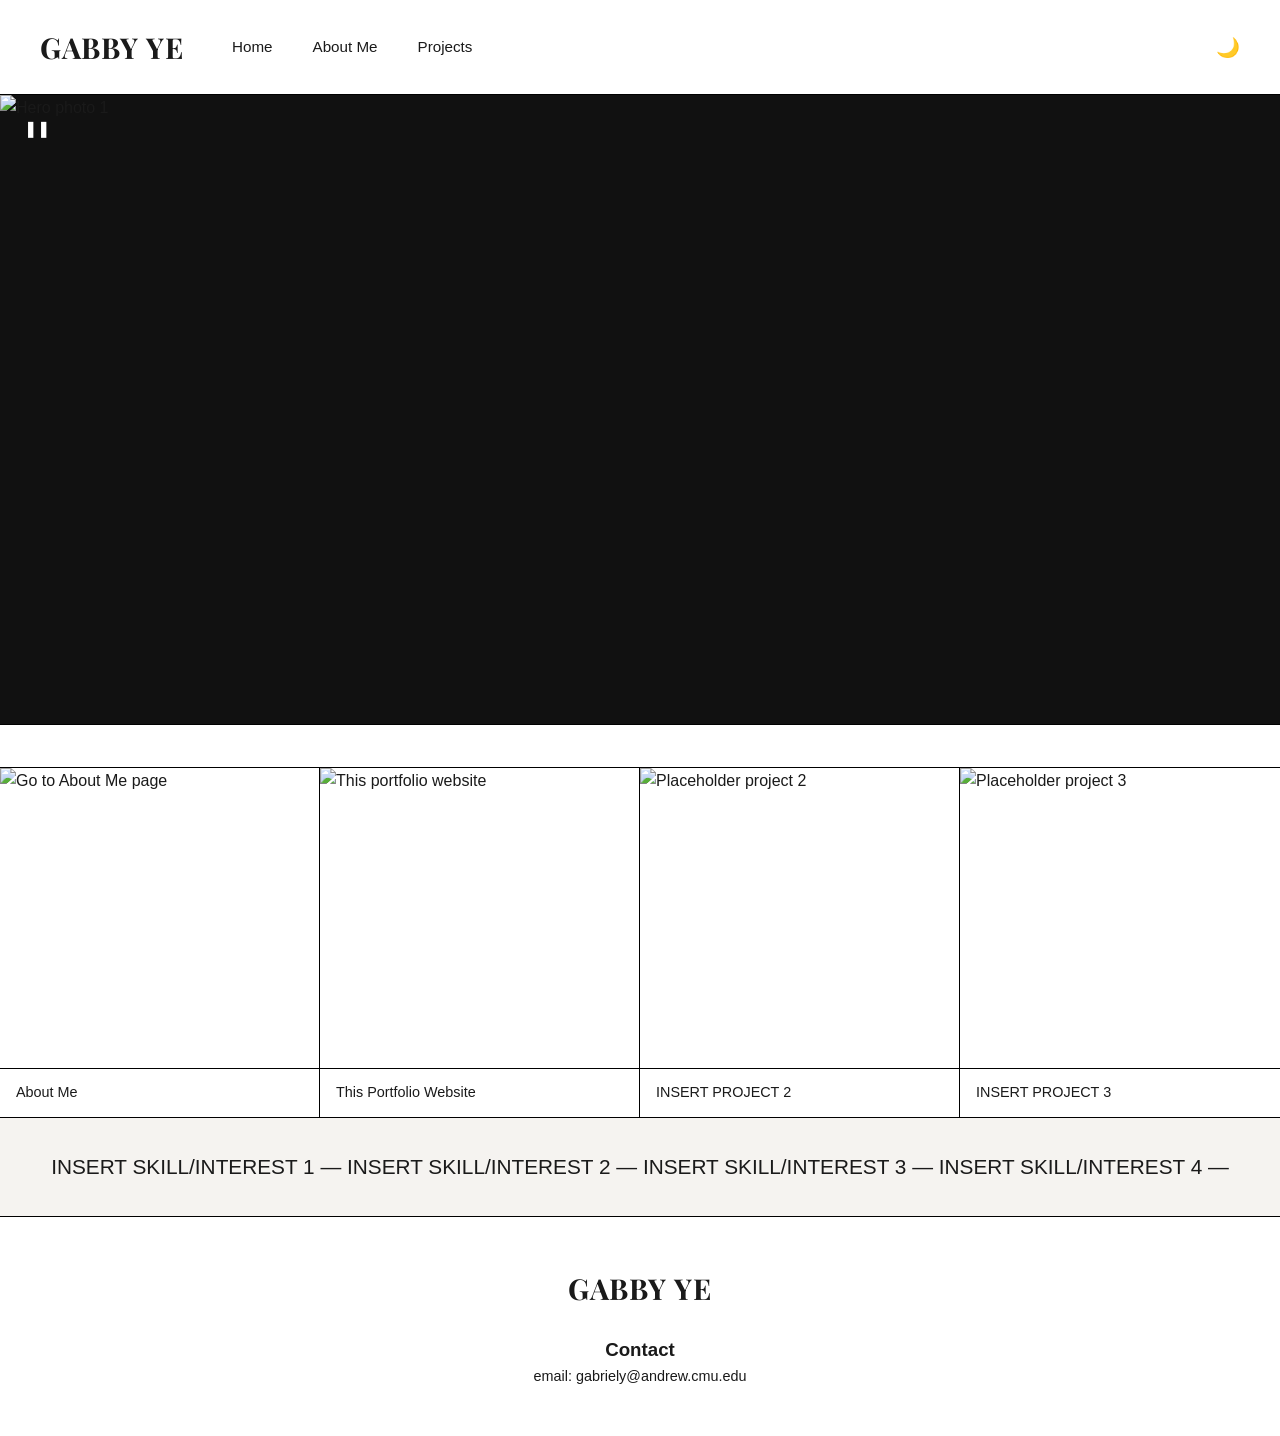
==== commit fb47caa2: "editing information on website taking out more information on website" ====
--- a/index.html
+++ b/index.html
@@ -11,13 +11,8 @@
 </head>
 <body>
 
-  <!-- AI USAGE NOTE: Nav bar, hero, and bottom scrolling-card section were
-       rebuilt with Claude to match staggercoffee.com's actual layout more
-       closely, based on screenshots I shared. I picked the font, wrote the
-       content, and chose which sections to keep. -->
-
   <nav>
-    <div class="logo">CHERRY</div>
+    <div class="logo">GABBY YE</div>
     <ul class="nav-links">
       <li><a href="index.html">Home</a></li>
       <li><a href="about.html">About Me</a></li>
@@ -82,7 +77,7 @@
 
   <!-- Footer, mirroring staggercoffee.com's footer layout -->
   <footer>
-    <div class="footer-logo">CHERRY</div>
+    <div class="footer-logo">GABBY YE</div>
 
     <div class="footer-info">
       <h3>Contact</h3>
